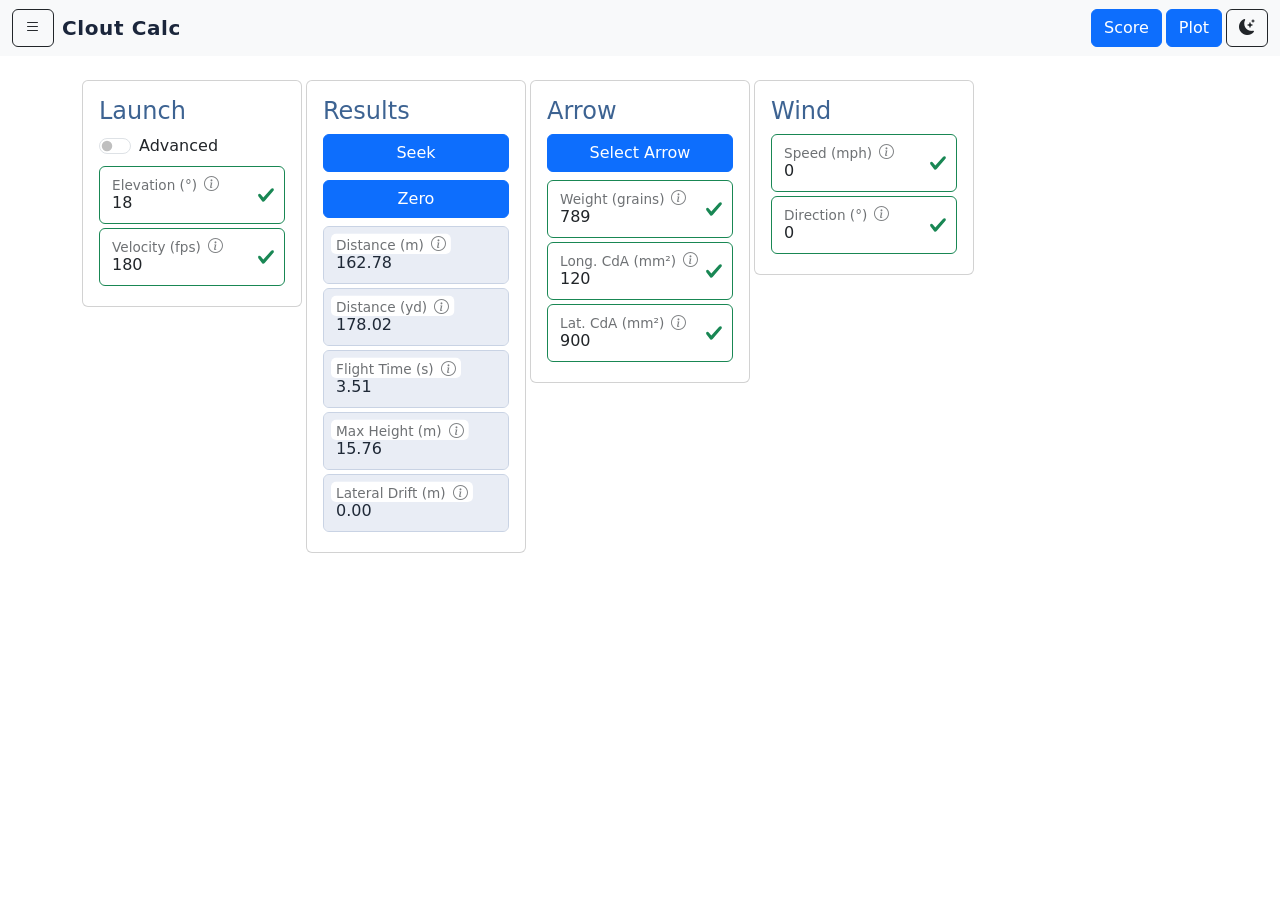
==== index.html @ 00e297e6 "remove word degrees" ====
<!doctype html>
<html lang="en" data-bs-theme="dark">

<head>
    <meta charset="utf-8">
    <meta name="viewport" content="width=device-width, initial-scale=1">
    <title>Clout Calc</title>
    <meta name="theme-color" content="#212529">
    <meta name="application-name" content="Clout Calc">
    <meta name="apple-mobile-web-app-capable" content="yes">
    <link rel="manifest" href="./manifest.webmanifest">
    <link rel="icon" href="./icons/icon.svg" type="image/svg+xml">
    <link rel="apple-touch-icon" href="./icons/icon.svg">
    <link href="vendor/bootstrap/bootstrap.min.css" rel="stylesheet">
    <link rel="stylesheet" href="vendor/bootstrap-icons/bootstrap-icons.css">
    <link rel="stylesheet" href="css/styles.css">
</head>

<body>
    <nav class="navbar navbar-expand-md navbar-dark bg-dark fixed-top">
        <div class="container-fluid">
            <div class="dropdown me-2">
                <button class="btn btn-outline-light theme-outline-btn" type="button" data-bs-toggle="dropdown" aria-expanded="false" aria-label="Open menu">
                    <i class="bi bi-list" aria-hidden="true"></i>
                </button>
                <ul class="dropdown-menu dropdown-menu-dark">
                    <li><a class="dropdown-item" href="./index.html?reset=true" aria-label="Reset">Reset</a></li>
                    <li><a class="dropdown-item" href="./about.html">Info</a></li>
                </ul>
            </div>
            <a class="navbar-brand brand-title mb-0" href="./index.html" aria-label="Clout Calc home"><span class="brand-word-clout">Clout</span> <span class="brand-word-calc">Calc</span></a>
            <div class="ms-auto d-flex gap-1">
                <button type="button" class="btn btn-primary" data-bs-toggle="modal" data-bs-target="#scoreSimulatorModal">Score</button>
                <button type="button" class="btn btn-primary" data-bs-toggle="modal" data-bs-target="#trajectoryModal">Plot</button>
                <button type="button" class="btn btn-outline-light theme-outline-btn theme-toggle-btn" aria-label="Switch to light mode" title="Switch to light mode">
                    <i class="bi bi-sun-fill" aria-hidden="true"></i>
                </button>
            </div>
        </div>
    </nav>

    <main class="container">
        <form onchange="reloadWithQueryParams()" class="row row-cols-1 row-cols-sm-2 row-cols-md-3 row-cols-lg-5 row-cols-xl-5 g-1">
            <div class="col">
                <section class="card">
                    <div class="card-body">
                        <h4>Launch</h4>
                        <div class="form-check form-switch mb-2">
                            <input class="form-check-input" type="checkbox" role="switch" id="advanced-mode" name="advancedMode">
                            <label class="form-check-label" for="advanced-mode">Advanced</label>
                        </div>
                        <div class="form-floating">
                            <input type="number" class="form-control" id="launch-elevation" name="launchElevation" step="0.1" min="0" max="90" value="18" placeholder="Launch Elevation (°)" aria-describedby="launch-elevation-helper">
                            <label for="launch-elevation">Elevation (°) <i class="bi bi-info-circle info-icon" data-bs-toggle="tooltip" data-bs-title="Launch angle of arrow measured from horizontal. Typically in the range of 8 to 30 degrees."></i></label>
                        </div>
                        <div id="launch-elevation-helper" class="form-text" aria-live="polite"></div>
                        <div class="form-floating">
                            <input type="number" class="form-control" id="launch-velocity" name="launchVelocity" value="180" placeholder="Launch Velocity (fps)" aria-describedby="launch-velocity-helper">
                            <label for="launch-velocity">Velocity (fps) <i class="bi bi-info-circle info-icon" data-bs-toggle="tooltip" data-bs-title="Launch velocity of arrow in feet per second. Typical values range from 150 to 250 fps."></i></label>
                        </div>
                        <div id="launch-velocity-helper" class="form-text" aria-live="polite"></div>
                        <div class="form-floating advanced-only d-none" data-advanced-only>
                            <input type="number" class="form-control" id="initial-height" name="initialHeight" step="0.1" min="0" max="200" value="1.4" placeholder="Initial Height (m)" aria-describedby="initial-height-helper">
                            <label for="initial-height">Init. Height (m) <i class="bi bi-info-circle info-icon" data-bs-toggle="tooltip" data-bs-title="Height of arrow tip above ground at launch."></i></label>
                        </div>
                        <div id="initial-height-helper" class="form-text advanced-only d-none" data-advanced-only aria-live="polite"></div>
                        <div class="form-floating advanced-only d-none" data-advanced-only>
                            <input type="number" class="form-control" id="slope-percent" name="slopePercent" step="0.05" min="-2" max="2" value="0.00" placeholder="Slope %" aria-describedby="slope-percent-helper">
                            <label for="slope-percent">Slope % <i class="bi bi-info-circle info-icon" data-bs-toggle="tooltip" data-bs-title="The incline of the ground as a percentage. 1% would be a 1m rise over 100m of horizontal distance."></i></label>
                        </div>
                        <div id="slope-percent-helper" class="form-text advanced-only d-none" data-advanced-only aria-live="polite"></div>
                    </div>
                </section>
            </div>

            <div class="col">
                <section class="card">
                    <div class="card-body">
                        <h4>Results</h4>
                        <button type="button" class="btn btn-primary w-100 mb-2" data-bs-toggle="modal" data-bs-target="#goalSeekModal">Seek</button>
                        <button type="button" class="btn btn-primary w-100 mb-2" data-bs-toggle="modal" data-bs-target="#zeroModal">Zero</button>
                        <div class="form-floating">
                            <input type="number" class="form-control" id="impact-distance-m" name="impactDistanceM" step="0.01" placeholder="Impact Distance (m)" readonly>
                            <label for="impact-distance-m">Distance (m) <i class="bi bi-info-circle info-icon" data-bs-toggle="tooltip" data-bs-title="Horizontal distance to impact from where arrow is launched in meters."></i></label>
                        </div>
                        <div class="form-text" aria-live="polite"></div>
                        <div class="form-floating">
                            <input type="number" class="form-control" id="impact-distance-yd" name="impactDistanceYd" step="0.01" placeholder="Impact Distance (yd)" readonly>
                            <label for="impact-distance-yd">Distance (yd) <i class="bi bi-info-circle info-icon" data-bs-toggle="tooltip" data-bs-title="Horizontal distance to impact from where arrow is launched in yards."></i></label>
                        </div>
                        <div class="form-text" aria-live="polite"></div>
                        <div class="form-floating">
                            <input type="number" class="form-control" id="flight-time" name="flightTime" step="0.01" placeholder="Flight Time (s)" readonly>
                            <label for="flight-time">Flight Time (s) <i class="bi bi-info-circle info-icon" data-bs-toggle="tooltip" data-bs-title="Total time from launch until impact."></i></label>
                        </div>
                        <div  id="flight-time-helper" class="form-text" aria-live="polite"></div>
                        <div class="form-floating advanced-only d-none" data-advanced-only>
                            <input type="number" class="form-control" id="impact-height" name="impactHeight" step="0.01" placeholder="Impact Height (m)" readonly>
                            <label for="impact-height">Height (m) <i class="bi bi-info-circle info-icon" data-bs-toggle="tooltip" data-bs-title="Vertical height above ground at the point of impact. This will be zero if there is no slope."></i></label>
                        </div>
                        <div class="form-text advanced-only d-none" data-advanced-only aria-live="polite"></div>
                        <div class="form-floating advanced-only d-none" data-advanced-only>
                            <input type="number" class="form-control" id="impact-angle" name="impactAngle" step="0.01" placeholder="Impact Angle (°)" readonly>
                            <label for="impact-angle">Impact Angle (°) <i class="bi bi-info-circle info-icon" data-bs-toggle="tooltip" data-bs-title="Angle of the arrow to the horizontal at the point of impact. This value is typically negative as the arrow is pointing downwards"></i></label>
                        </div>
                        <div class="form-text advanced-only d-none" data-advanced-only aria-live="polite"></div>
                        <div class="form-floating">
                            <input type="number" class="form-control" id="max-height" name="maxHeight" step="0.01" placeholder="Max Height (m)" readonly>
                            <label for="max-height">Max Height (m) <i class="bi bi-info-circle info-icon" data-bs-toggle="tooltip" data-bs-title="The maximum vertical height reached by the arrow during its flight."></i></label>
                        </div>
                        <div class="form-text" aria-live="polite"></div>
                        <div class="form-floating">
                            <input type="number" class="form-control" id="lateral-drift" name="lateralDrift" step="0.01" placeholder="Lateral Drift (m)" readonly>
                            <label for="lateral-drift">Lateral Drift (m) <i class="bi bi-info-circle info-icon" data-bs-toggle="tooltip" data-bs-title="The lateral drift of the arrow due to sideways component of wind acting on the side of the arrow (Lateral CdA). If the wind direction is 0 or 180, or the Wind speed is zero, expect there to be no lateral drift."></i></label>
                        </div>
                        <div  id="lateral-drift-helper" class="form-text" aria-live="polite"></div>
                    </div>
                </section>
            </div>

            <div class="col">
                <section class="card">
                    <div class="card-body">
                        <h4>Arrow</h4>
                        <button type="button" class="btn btn-primary w-100 mb-2" data-bs-toggle="modal" data-bs-target="#arrowSelectionModal">Select Arrow</button>
                        <div class="form-floating">
                            <input type="number" class="form-control" id="arrow-weight" name="arrowWeight" step="1" min="1" max="2000" value="789" placeholder="Weight (grains)" aria-describedby="arrow-weight-helper">
                            <label for="arrow-weight">Weight (grains) <i class="bi bi-info-circle info-icon" data-bs-toggle="tooltip" data-bs-title="Total mass of arrow in grains used for drag and acceleration calculations. This includes pile, shaft, nock and fletchings. Typical values in the range of 300-900 grains. A value of 300 is typical for a ladies short target arrow. A value of 900 is possible for a fully loaded Compound FMJ arrow with heavy point."></i></label>
                        </div>
                        <div id="arrow-weight-helper" class="form-text" aria-live="polite"></div>
                        <div class="form-floating">
                            <input type="number" class="form-control" id="long-cda" name="longCda" step="1" min="0" value="120" placeholder="Long. CdA (mm²)" aria-describedby="long-cda-helper">
                            <label for="long-cda">Long. CdA (mm²) <i class="bi bi-info-circle info-icon" data-bs-toggle="tooltip" data-bs-title="The longitudinal drag area of the arrow which acts against the arrows direction of travel. For a low profile ladies target arrow this might be around 100 mm², while for a large thick shafted longbow arrow with large fletchings this could be around 200 mm²."></i></label>
                        </div>
                        <div id="long-cda-helper" class="form-text" aria-live="polite"></div>
                        <div class="form-floating">
                            <input type="number" class="form-control" id="lat-cda" name="latCda" step="10" min="0" value="900" placeholder="Lat. CdA (mm²)" aria-describedby="lat-cda-helper">
                            <label for="lat-cda">Lat. CdA (mm²) <i class="bi bi-info-circle info-icon" data-bs-toggle="tooltip" data-bs-title="The lateral drag area of the arrow which causes arrow drift due to sideways component of wind acting on the side of the arrow. For a low profile ladies target arrow with small fletchings this might be around 600 mm², while for a large thick shafted longbow arrow with large fletchings this could be around 2000 mm²."></i></label>
                        </div>
                        <div id="lat-cda-helper" class="form-text" aria-live="polite"></div>
                    </div>
                </section>
            </div>

            <div class="col">
                <section class="card">
                    <div class="card-body">
                        <h4>Wind</h4>
                        <div class="form-floating">
                            <input type="number" class="form-control" id="wind-speed" name="windSpeed" step="1" min="0" max="30" value="0" placeholder="Wind Speed (mph)" aria-describedby="wind-speed-helper">
                            <label for="wind-speed">Speed (mph) <i class="bi bi-info-circle info-icon" data-bs-toggle="tooltip" data-bs-title="Average wind speed in mph at the reference height. You can extract this from local weather data readings."></i></label>
                        </div>
                        <div id="wind-speed-helper" class="form-text" aria-live="polite"></div>
                        <div class="form-floating">
                            <input type="number" class="form-control" id="wind-direction" name="windDirection" step="10" min="0" max="360" value="0" placeholder="Wind Direction (°)" aria-describedby="wind-direction-helper">
                            <label for="wind-direction">Direction (°) <i class="bi bi-info-circle info-icon" data-bs-toggle="tooltip" data-bs-title="The wind direction relative to the archer when facing the clout flag. A value of 0° indicates wind going towards the clout flag, 90° indicates a left to right wind, 180° indicates wind heading in the archer's face, and 270° indicates a right to left wind."></i></label>
                        </div>
                        <div id="wind-direction-helper" class="form-text" aria-live="polite"></div>
                        <div class="form-floating advanced-only d-none" data-advanced-only>
                            <input type="number" class="form-control" id="wind-speed-height" name="windSpeedHeight" step="1" min="1" max="50" value="10" placeholder="Wind Ref. Height (m)" aria-describedby="wind-speed-height-helper">
                            <label for="wind-speed-height">Ref. Height (m) <i class="bi bi-info-circle info-icon" data-bs-toggle="tooltip" data-bs-title="The height at which wind speed is measured. This is typically at 10m from the ground for UK weather stations."></i></label>
                        </div>
                        <div id="wind-speed-height-helper" class="form-text advanced-only d-none" data-advanced-only aria-live="polite"></div>
                        <div class="form-floating advanced-only d-none" data-advanced-only>
                            <input type="number" class="form-control" id="hellmann-constant" name="hellmannConstant" step="0.05" min="0" max="0.7" value="0.15" placeholder="Hellman Constant" aria-describedby="hellmann-constant-helper">
                            <label for="hellmann-constant">Hellmann <i class="bi bi-info-circle info-icon" data-bs-toggle="tooltip" data-bs-title="The Hellmann constant which is used to calculate how wind strength varies with height based on terrain roughness. This is typically in the range of 0.1-0.4, where 0.1 represents very smooth terrain (open water)and 0.4 represents very rough terrain (city centre with high rise buidings)."></i></label>
                        </div>
                        <div id="hellmann-constant-helper" class="form-text advanced-only d-none" data-advanced-only aria-live="polite"></div>
                    </div>
                </section>
            </div>

            <div class="col advanced-only d-none" data-advanced-only id="atmosphere-section">
                <section class="card">
                    <div class="card-body">
                        <h4>Atmosphere</h4>
                        <div class="form-floating">
                            <input type="number" class="form-control" id="gravity" name="gravity" step="0.1" min="1" max="30" value="9.80665" placeholder="Gravity (m/s²)" aria-describedby="gravity-helper">
                            <label for="gravity">Gravity (m/s²) <i class="bi bi-info-circle info-icon" data-bs-toggle="tooltip" data-bs-title="The gravitational acceleration used in trajectory calculations. You can probably leave this as the default value of 9.80665 m/s²."></i></label>
                        </div>
                        <div id="gravity-helper" class="form-text" aria-live="polite"></div>
                        <div class="form-floating">
                            <input type="number" class="form-control" id="temperature" name="temperature" step="1" min="-40" max="50" value="20" placeholder="Temperature (°C)" aria-describedby="temperature-helper">
                            <label for="temperature">Temp. (°C) <i class="bi bi-info-circle info-icon" data-bs-toggle="tooltip" data-bs-title="Ambient air temperature. Affects air density and thus drag."></i></label>
                        </div>
                        <div id="temperature-helper" class="form-text" aria-live="polite"></div>
                        <div class="form-floating">
                            <input type="number" class="form-control" id="pressure" name="pressure" step="1" min="800" max="1200" value="1013.25" placeholder="Pressure (hPa)" aria-describedby="pressure-helper">
                            <label for="pressure">Pressure (hPa) <i class="bi bi-info-circle info-icon" data-bs-toggle="tooltip" data-bs-title="Atmospheric pressure. Affects air density and thus drag effects."></i></label>
                        </div>
                        <div id="pressure-helper" class="form-text" aria-live="polite"></div>
                        <div class="form-floating">
                            <input type="number" class="form-control" id="humidity" name="humidity" step="1" min="0" max="100" value="70" placeholder="Humidity (%)" aria-describedby="humidity-helper">
                            <label for="humidity">Humidity (%) <i class="bi bi-info-circle info-icon" data-bs-toggle="tooltip" data-bs-title="Relative humidity of the air. Affects air density through vapor pressure."></i></label>
                        </div>
                        <div id="humidity-helper" class="form-text" aria-live="polite"></div>
                        <div class="form-floating">
                            <input type="number" class="form-control" id="air-density" name="airDensity" step="0.005" min="1.0" max="1.3" placeholder="Air Density (kg/m³)" readonly>
                            <label for="air-density">Air Dens. (kg/m³) <i class="bi bi-info-circle info-icon" data-bs-toggle="tooltip" data-bs-title="Computed air density from temperature, pressure, and humidity inputs."></i></label>
                        </div>
                        <div class="form-text" aria-live="polite"></div>
                    </div>
                </section>
            </div>
        </form>
    </main>

    <div class="modal fade" id="goalSeekModal" tabindex="-1" aria-labelledby="goalSeekModalLabel" aria-hidden="true">
        <div class="modal-dialog">
            <div class="modal-content">
                <div class="modal-header">
                    <button type="button" class="btn btn-primary" id="goal-seek-submit">Run Goal Seek</button>
                    <button type="button" class="btn-close" data-bs-dismiss="modal" aria-label="Close"></button>
                </div>
                <div class="modal-body">
                    <form id="goalSeekForm" novalidate>
                        <div class="form-floating">
                            <select class="form-select" id="goal-seek-set" name="goalSeekSet" placeholder="Set">
                                <option value="impact-distance-yd">Impact Distance (yd)</option>
                                <option value="impact-distance-m">Impact Distance (m)</option>
                            </select>
                            <label for="goal-seek-set">Set <i class="bi bi-info-circle info-icon" data-bs-toggle="tooltip" data-bs-title="Choose the result output that Goal Seek should match."></i></label>
                        </div>
                        <div class="form-text" aria-live="polite"></div>
                        <div class="form-floating">
                            <input type="number" class="form-control" id="goal-seek-target" name="goalSeekTarget" step="0.01" inputmode="decimal" value="185" placeholder="To value">
                            <label for="goal-seek-target">To value <i class="bi bi-info-circle info-icon" data-bs-toggle="tooltip" data-bs-title="Enter the target value Goal Seek should reach for the selected output."></i></label>
                        </div>
                        <div class="form-text" aria-live="polite"></div>
                        <div class="form-floating">
                            <select class="form-select" id="goal-seek-change" name="goalSeekChange" placeholder="By changing">
                                <option value="launch-elevation">Launch Elevation</option>
                                <option value="launch-velocity">Launch Velocity</option>
                                <option value="long-cda">Long. CdA</option>
                            </select>
                            <label for="goal-seek-change">By changing <i class="bi bi-info-circle info-icon" data-bs-toggle="tooltip" data-bs-title="Select which input value Goal Seek is allowed to adjust."></i></label>
                        </div>
                        <div class="form-text" aria-live="polite"></div>
                    </form>
                </div>
            </div>
        </div>
    </div>

    <div class="modal fade" id="scoreSimulatorModal" tabindex="-1" aria-labelledby="scoreSimulatorModalLabel" aria-hidden="true">
        <div class="modal-dialog">
            <div class="modal-content">
                <div class="modal-header">
                    <button type="button" class="btn btn-primary" id="score-simulate-submit">Run Score Simulation</button>
                    <button type="button" class="btn-close" data-bs-dismiss="modal" aria-label="Close"></button>
                </div>
                <div class="modal-body">
                    <form id="scoreSimulatorForm" novalidate>
                        <div class="form-floating">
                            <input type="number" class="form-control" id="archer-accuracy" name="archerAccuracy" step="0.01" min="0" max="5" value="0.25" placeholder="Archer Accuracy (degrees)">
                            <label for="archer-accuracy">Archer Accuracy (°) <i class="bi bi-info-circle info-icon" data-bs-toggle="tooltip" data-bs-title="This is a measure of the archers aiming accuracy in degrees. Typical values are 0.25 for compound, 0.3 for recurve and 0.35 for barebow/longbow"></i></label>
                        </div>
                        <div class="form-text" aria-live="polite"></div>
                        <div class="form-floating">
                            <input type="number" class="form-control" id="wind-gust" name="windGust" step="1" min="0" max="100" value="5" placeholder="Wind Gust (%)">
                            <label for="wind-gust">Wind Gust (mph) <i class="bi bi-info-circle info-icon" data-bs-toggle="tooltip" data-bs-title="This is a measure of by how much the wind speed can vary between shots. Better archers may be able to execute shots at the same speed."></i></label>
                        </div>
                        <div class="form-text" aria-live="polite"></div>
                        <div class="form-floating">
                            <input type="number" class="form-control" id="simulated-clouts" name="simulatedClouts" step="1" min="1" max="80" value="60" placeholder="Simulated Clouts">
                            <label for="simulated-clouts">Simulated Clouts <i class="bi bi-info-circle info-icon" data-bs-toggle="tooltip" data-bs-title="A clout round is taken as 72 shots. So 60 rounds is estimating the trajectory for 4320 shots."></i></label>
                        </div>
                        <div class="form-text" aria-live="polite"></div>
                        <div class="form-floating">
                            <select class="form-select" id="score-type" name="scoreType" placeholder="Score Type">
                                <option value="Imperial">Imperial</option>
                                <option value="Metric">Metric</option>
                            </select>
                            <label for="score-type">Metric/Imperial target <i class="bi bi-info-circle info-icon" data-bs-toggle="tooltip" data-bs-title="If to use a simulated Imperial (8yd)
                                 or Metric Target (15m)"></i></label>
                        </div>
                        <div class="form-text" aria-live="polite"></div>
                    </form>
                </div>
            </div>
        </div>
    </div>

    <div class="modal fade" id="arrowSelectionModal" tabindex="-1" aria-labelledby="arrowSelectionModalLabel" aria-hidden="true">
        <div class="modal-dialog">
            <div class="modal-content">
                <div class="modal-header">
                    <h5 class="modal-title" id="arrowSelectionModalLabel">Arrow Selection</h5>
                    <button type="button" class="btn-close" data-bs-dismiss="modal" aria-label="Close"></button>
                </div>
                <div class="modal-body">
                    <div class="form-floating">
                        <input type="number" class="form-control" id="arrow-without-point-weight" name="arrowWithoutPointWeight" min="1" step="1" value="489" placeholder="Arrow without Point Weight (grains)">
                        <label for="arrow-without-point-weight">Arrow Weight minus Point (grains)</label>
                    </div>

                    <div class="mt-3">
                        <div class="row g-2 align-items-center mb-2">
                            <div class="col-1 text-center fw-semibold">#</div>
                            <div class="col text-center fw-semibold">Turns</div>
                            <div class="col text-center fw-semibold">Point (grains)</div>
                            <div class="col text-center fw-semibold">Speed (fps)</div>
                        </div>

                        <div class="row g-2 align-items-center mb-2">
                            <div class="col-1 text-center fw-semibold">1</div>
                            <div class="col">
                                <input type="number" class="form-control" id="turns-row-1" name="turnsRow1" min="0" step="0.5" value="0" placeholder="Turns">
                            </div>
                            <div class="col">
                                <input type="number" class="form-control" id="point-weight-row-1" name="pointWeightRow1" min="1" step="1" value="100" placeholder="Point Weight">
                            </div>
                            <div class="col">
                                <input type="number" class="form-control" id="launch-speed-row-1" name="launchSpeedRow1" min="0" step="1" value="205" placeholder="Launch Speed">
                            </div>
                        </div>

                        <div class="row g-2 align-items-center mb-2">
                            <div class="col-1 text-center fw-semibold">2</div>
                            <div class="col">
                                <input type="number" class="form-control" id="turns-row-2" name="turnsRow2" min="0" step="0.5" value="0" placeholder="Turns">
                            </div>
                            <div class="col">
                                <input type="number" class="form-control" id="point-weight-row-2" name="pointWeightRow2" min="1" step="1" value="300" placeholder="Point Weight">
                            </div>
                            <div class="col">
                                <input type="number" class="form-control" id="launch-speed-row-2" name="launchSpeedRow2" min="0" step="1" value="180" placeholder="Launch Speed">
                            </div>
                        </div>

                        <div class="row g-2 align-items-center">
                            <div class="col-1 text-center fw-semibold">3</div>
                            <div class="col">
                                <input type="number" class="form-control" id="turns-row-3" name="turnsRow3" min="0" step="0.5" value="4" placeholder="Turns">
                            </div>
                            <div class="col">
                                <input type="number" class="form-control" id="point-weight-row-3" name="pointWeightRow3" min="1" step="1" value="300" placeholder="Point Weight">
                            </div>
                            <div class="col">
                                <input type="number" class="form-control" id="launch-speed-row-3" name="launchSpeedRow3" min="0" step="1" value="168" placeholder="Launch Speed">
                            </div>
                        </div>

                        <div class="mt-3 pt-2 border-top">
                            <div class="form-floating mb-2 d-none">
                                <input type="number" class="form-control" id="bow-energy-zero-turns" name="bowEnergyZeroTurns" value="0" readonly>
                                <label for="bow-energy-zero-turns">Bow Energy @ 0 Turns (J)</label>
                            </div>
                            <div class="form-floating mb-2 d-none">
                                <input type="number" class="form-control" id="energy-loss-per-turn" name="energyLossPerTurn" value="0" readonly>
                                <label for="energy-loss-per-turn">Energy loss per Turn (J/turn)</label>
                            </div>
                            <div class="form-floating mb-2 d-none">
                                <input type="number" class="form-control" id="extra-mass-grains" name="extraMassGrains" value="0" readonly>
                                <label for="extra-mass-grains">Extra Mass (grains)</label>
                            </div>

                            <h6 class="mt-3 mb-2">Configure Arrow</h6>
                            <div class="row g-2 align-items-center">
                                <div class="col">
                                    <div class="form-floating">
                                        <input type="number" class="form-control" id="select-arrow-turns" name="selectArrowTurns" min="0" max="8" step="0.5" value="0" placeholder="Turns">
                                        <label for="select-arrow-turns">Turns</label>
                                    </div>
                                </div>
                                <div class="col">
                                    <div class="form-floating">
                                        <select class="form-select" id="select-arrow-point-weight" name="selectArrowPointWeight">
                                            <option value="65">65</option>
                                            <option value="85">85</option>
                                            <option value="100">100</option>
                                            <option value="125">125</option>
                                            <option value="145">145</option>
                                            <option value="175">175</option>
                                            <option value="200">200</option>
                                            <option value="250">250</option>
                                            <option value="300" selected>300</option>
                                            <option value="350">350</option>
                                            <option value="400">400</option>
                                            <option value="450">450</option>
                                            <option value="500">500</option>
                                            <option value="600">600</option>
                                            <option value="700">700</option>
                                            <option value="800">800</option>
                                            <option value="900">900</option>
                                            <option value="1000">1000</option>
                                            <option value="1100">1100</option>
                                            <option value="1200">1200</option>

                                            

                                        </select>
                                        <label for="select-arrow-point-weight">Point (grains)</label>
                                    </div>
                                </div>
                                <div class="col">
                                    <div class="form-floating">
                                        <input type="number" class="form-control" id="select-arrow-velocity" name="selectArrowVelocity" value="0" readonly>
                                        <label for="select-arrow-velocity">Velocity (fps)</label>
                                    </div>
                                </div>
                            </div>

                            <button type="button" class="btn btn-primary w-100 mt-3" id="select-arrow-submit">Select Arrow</button>
                        </div>
                    </div>
                </div>
            </div>
        </div>
    </div>

    <div class="modal fade" id="trajectoryModal" tabindex="-1" aria-labelledby="trajectoryModalLabel" aria-hidden="true">
        <div class="modal-dialog modal-lg">
            <div class="modal-content">
                <div class="modal-header">
                    <h5 class="modal-title" id="trajectoryModalLabel">Trajectory</h5>
                    <button type="button" class="btn-close" data-bs-dismiss="modal" aria-label="Close"></button>
                </div>
                <div class="modal-body">
                    <div class="border rounded p-2 bg-body-tertiary">
                        <canvas id="trajectory-canvas" width="760" height="420" class="w-100" aria-label="Trajectory plot with X and Z axis"></canvas>
                    </div>
                </div>
            </div>
        </div>
    </div>

    <div class="modal fade" id="zeroModal" tabindex="-1" aria-labelledby="zeroModalLabel" aria-hidden="true">
        <div class="modal-dialog">
            <div class="modal-content">
                <div class="modal-header">
                    <h5 class="modal-title" id="zeroModalLabel">Zero Sight</h5>
                    <button type="button" class="btn-close" data-bs-dismiss="modal" aria-label="Close"></button>
                </div>
                <div class="modal-body">
                    <div class="form-floating">
                        <input type="number" class="form-control" id="zero-peep-to-pin" name="zeroPeepToPin" step="0.01" min="0" value="0.70" placeholder="Peep to Pin (m)">
                        <label for="zero-peep-to-pin">Peep to Pin (m)</label>
                    </div>
                    <div class="form-floating">
                        <input type="number" class="form-control" id="zero-distance-offset" name="zeroDistanceOffset" step="0.01" value="0" placeholder="Distance Offset (m)">
                        <label for="zero-distance-offset">Distance Offset (m)</label>
                    </div>
                    <div class="form-floating">
                        <input type="number" class="form-control" id="zero-lateral-offset" name="zeroLateralOffset" step="0.01" value="0" placeholder="Lateral Offset (m)">
                        <label for="zero-lateral-offset">Lateral Offset (m)</label>
                    </div>
                    <hr>
                    <div class="form-floating">
                        <input type="number" class="form-control" id="zero-elevation-offset-degrees" name="zeroElevationOffsetDegrees" step="0.01" value="0" placeholder="Elevation Offset (degrees)" readonly>
                        <label for="zero-elevation-offset-degrees">Elevation Offset (°)</label>
                    </div>
                    <div class="form-floating">
                        <input type="number" class="form-control" id="zero-elevation-offset-lines" name="zeroElevationOffsetLines" step="0.01" value="0" placeholder="Elevation Offset (lines)" readonly>
                        <label for="zero-elevation-offset-lines">Elevation Offset (lines)</label>
                    </div>
                    <div class="form-floating">
                        <input type="number" class="form-control" id="zero-lateral-offset-lines" name="zeroLateralOffsetLines" step="0.01" value="0" placeholder="Lateral Offset (lines)" readonly>
                        <label for="zero-lateral-offset-lines">Lateral Offset (lines)</label>
                    </div>
                </div>
            </div>
        </div>
    </div>

    <script src="vendor/bootstrap/bootstrap.bundle.min.js"></script>
    <script src="js/theme.js"></script>
    <script src="js/clout-calc.js"></script>
    <script src="js/score-sim.js"></script>
    <script src="js/score-svg.js"></script>
    <script src="js/ux-state.js"></script>
    <script src="js/ux-calc-ui.js"></script>
    <script src="js/ux.js"></script>
    <script src="js/arrow-speeds.js"></script>
    <script src="js/pwa.js"></script>
</body>
</html>
---- css/styles.css ----
h1,
h2,
h3,
h4,
h5,
h6,
.h1,
.h2,
.h3,
.h4,
.h5,
.h6 {
    color: #9ec5fe;
}

main.container {
    padding-top: 5rem;
}

.brand-title {
    font-weight: 800;
    letter-spacing: 0.03em;
    color: #dbe8ff;
}

.brand-title:hover,
.brand-title:focus {
    color: #f2f7ff;
}

.brand-word-calc {
    display: inline;
}

@media (max-width: 390px) {
    .brand-title {
        font-size: 0.95rem;
        line-height: 1.1;
        white-space: normal;
    }

    .brand-word-calc {
        display: block;
    }
}

@media (max-width: 330px) {
    .brand-word-clout {
        display: none;
    }

    .brand-word-calc {
        display: none;
    }
}



[data-bs-theme="light"] h1,
[data-bs-theme="light"] h2,
[data-bs-theme="light"] h3,
[data-bs-theme="light"] h4,
[data-bs-theme="light"] h5,
[data-bs-theme="light"] h6,
[data-bs-theme="light"] .h1,
[data-bs-theme="light"] .h2,
[data-bs-theme="light"] .h3,
[data-bs-theme="light"] .h4,
[data-bs-theme="light"] .h5,
[data-bs-theme="light"] .h6 {
    color: #3d6392;
}

[data-bs-theme="light"] .brand-title {
    color: #1b263b;
}

[data-bs-theme="light"] .brand-title:hover,
[data-bs-theme="light"] .brand-title:focus {
    color: #26458e;
}

input[readonly],
input[readonly].form-control {
    background-color: #3f3e3ebe;
    color: #f8f9fa;
}

[data-bs-theme="light"] input[readonly],
[data-bs-theme="light"] input[readonly].form-control {
    background-color: #e9edf5;
    color: #1f2937;
    border-color: #c9d3e4;
}

.info-icon {
    font-size: 1.1rem;
    margin-left: 0.2rem;
    opacity: 0.9;
    cursor: help;
    transition: opacity 0.2s ease;
    display: inline-block;
    pointer-events: auto;
}

.info-icon:hover,
.info-icon:focus {
    opacity: 1;
    outline: none;
}

.tooltip {
    position: fixed;
    z-index: 9999;
}

.tooltip.show {
    opacity: 1;
    visibility: visible;
}

.tooltip-inner {
    max-width: 300px;
    text-align: left;
    background-color: rgba(0, 0, 0, 0.9);
    color: white;
    border-radius: 0.375rem;
    padding: 0.5rem 0.75rem;
}
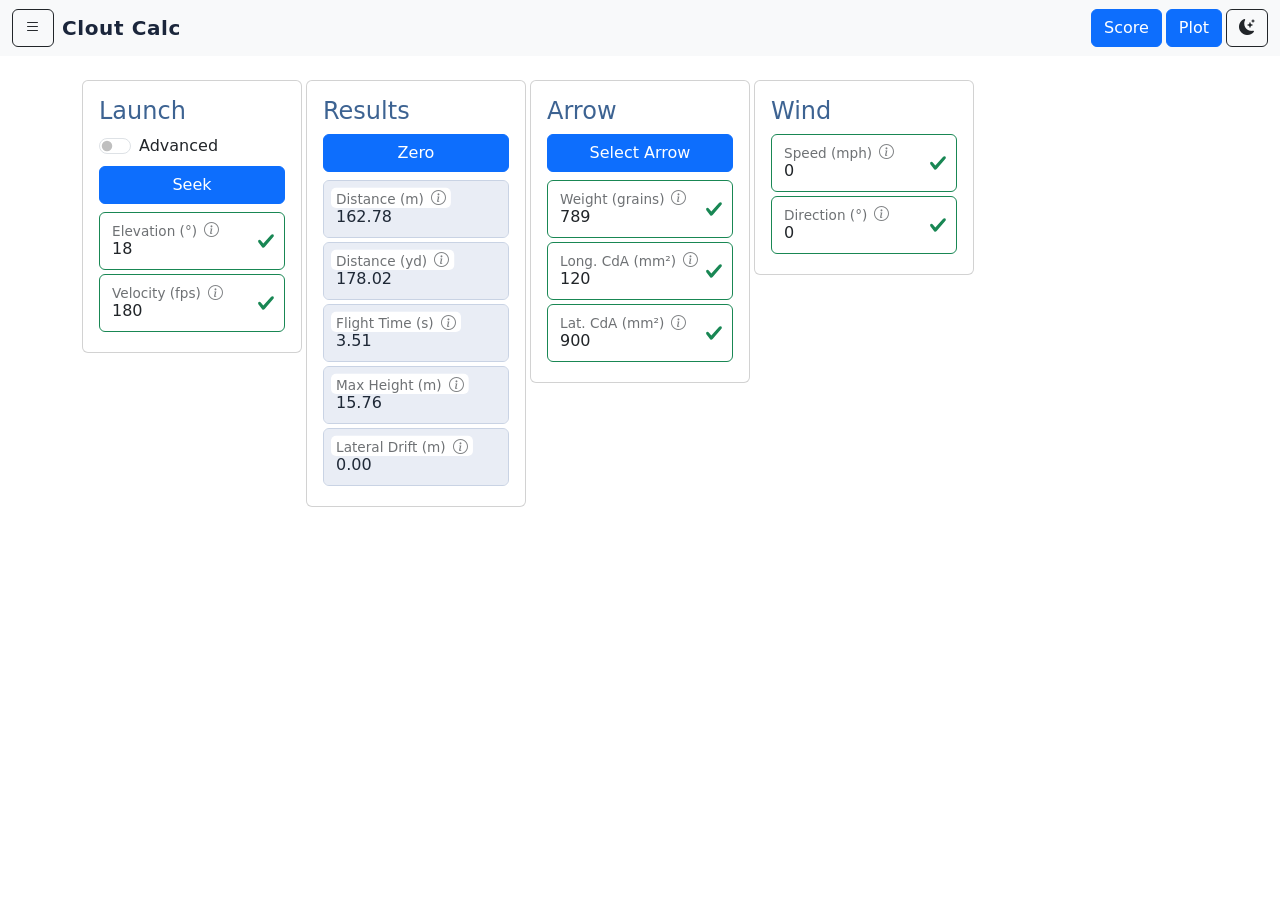
==== commit 70422676: "Improved selector and defaults" ====
--- a/index.html
+++ b/index.html
@@ -49,6 +49,7 @@
                             <input class="form-check-input" type="checkbox" role="switch" id="advanced-mode" name="advancedMode">
                             <label class="form-check-label" for="advanced-mode">Advanced</label>
                         </div>
+                        <button type="button" class="btn btn-primary w-100 mb-2" data-bs-toggle="modal" data-bs-target="#goalSeekModal">Seek</button>
                         <div class="form-floating">
                             <input type="number" class="form-control" id="launch-elevation" name="launchElevation" step="0.1" min="0" max="90" value="18" placeholder="Launch Elevation (°)" aria-describedby="launch-elevation-helper">
                             <label for="launch-elevation">Elevation (°) <i class="bi bi-info-circle info-icon" data-bs-toggle="tooltip" data-bs-title="Launch angle of arrow measured from horizontal. Typically in the range of 8 to 30 degrees."></i></label>
@@ -77,7 +78,6 @@
                 <section class="card">
                     <div class="card-body">
                         <h4>Results</h4>
-                        <button type="button" class="btn btn-primary w-100 mb-2" data-bs-toggle="modal" data-bs-target="#goalSeekModal">Seek</button>
                         <button type="button" class="btn btn-primary w-100 mb-2" data-bs-toggle="modal" data-bs-target="#zeroModal">Zero</button>
                         <div class="form-floating">
                             <input type="number" class="form-control" id="impact-distance-m" name="impactDistanceM" step="0.01" placeholder="Impact Distance (m)" readonly>
@@ -365,31 +365,7 @@
                                 </div>
                                 <div class="col">
                                     <div class="form-floating">
-                                        <select class="form-select" id="select-arrow-point-weight" name="selectArrowPointWeight">
-                                            <option value="65">65</option>
-                                            <option value="85">85</option>
-                                            <option value="100">100</option>
-                                            <option value="125">125</option>
-                                            <option value="145">145</option>
-                                            <option value="175">175</option>
-                                            <option value="200">200</option>
-                                            <option value="250">250</option>
-                                            <option value="300" selected>300</option>
-                                            <option value="350">350</option>
-                                            <option value="400">400</option>
-                                            <option value="450">450</option>
-                                            <option value="500">500</option>
-                                            <option value="600">600</option>
-                                            <option value="700">700</option>
-                                            <option value="800">800</option>
-                                            <option value="900">900</option>
-                                            <option value="1000">1000</option>
-                                            <option value="1100">1100</option>
-                                            <option value="1200">1200</option>
-
-                                            
-
-                                        </select>
+                                        <input type="number" class="form-control" id="select-arrow-point-weight" name="selectArrowPointWeight" min="-200" max="1200" step="1" value="300" placeholder="Point (grains)">
                                         <label for="select-arrow-point-weight">Point (grains)</label>
                                     </div>
                                 </div>
@@ -438,11 +414,11 @@
                         <label for="zero-peep-to-pin">Peep to Pin (m)</label>
                     </div>
                     <div class="form-floating">
-                        <input type="number" class="form-control" id="zero-distance-offset" name="zeroDistanceOffset" step="0.01" value="0" placeholder="Distance Offset (m)">
+                        <input type="number" class="form-control" id="zero-distance-offset" name="zeroDistanceOffset" step="0.01" value="1.00" placeholder="Distance Offset (m)">
                         <label for="zero-distance-offset">Distance Offset (m)</label>
                     </div>
                     <div class="form-floating">
-                        <input type="number" class="form-control" id="zero-lateral-offset" name="zeroLateralOffset" step="0.01" value="0" placeholder="Lateral Offset (m)">
+                        <input type="number" class="form-control" id="zero-lateral-offset" name="zeroLateralOffset" step="0.01" value="1.00" placeholder="Lateral Offset (m)">
                         <label for="zero-lateral-offset">Lateral Offset (m)</label>
                     </div>
                     <hr>
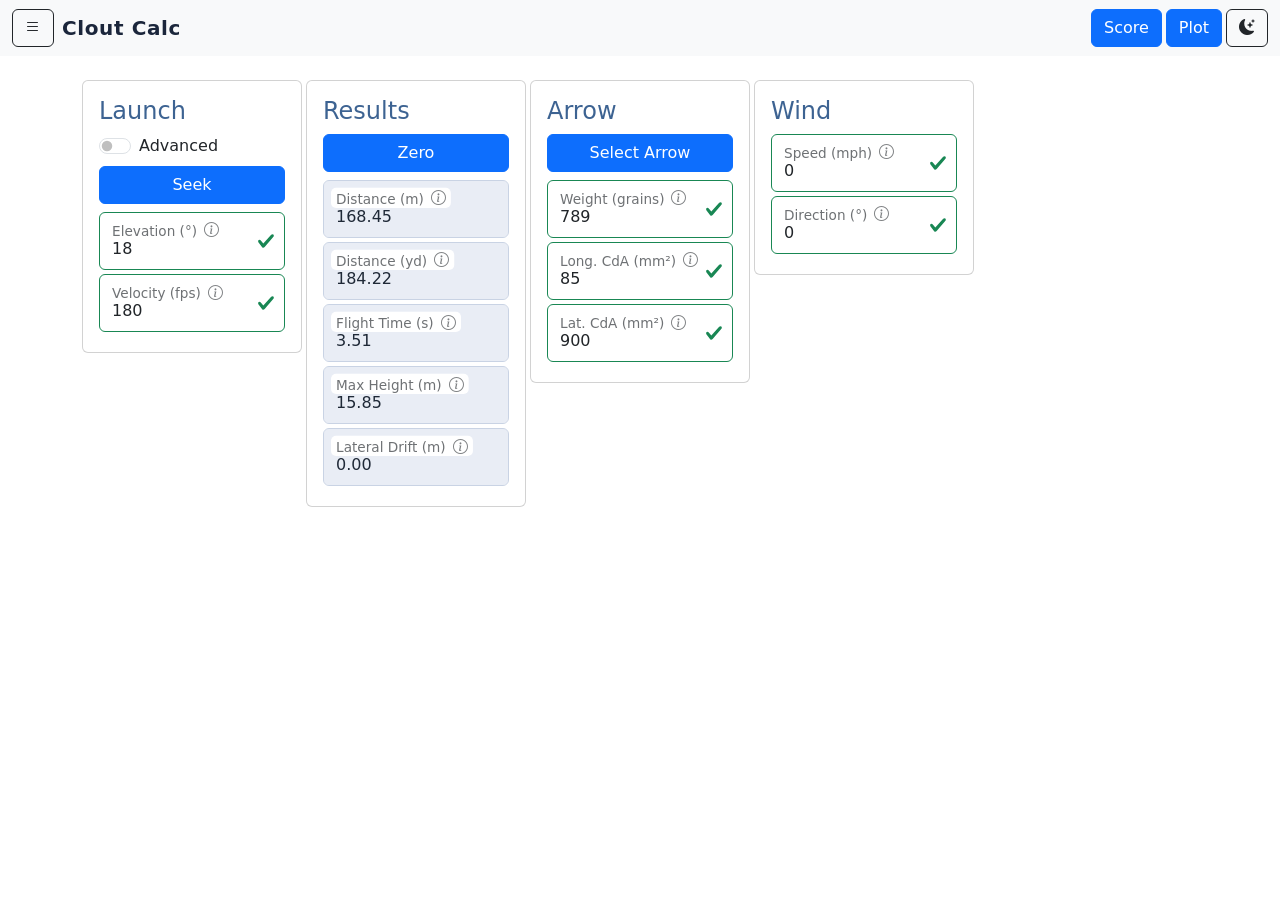
==== commit 7ed18d3d: "CReate better defaults" ====
--- a/index.html
+++ b/index.html
@@ -129,8 +129,8 @@
                         </div>
                         <div id="arrow-weight-helper" class="form-text" aria-live="polite"></div>
                         <div class="form-floating">
-                            <input type="number" class="form-control" id="long-cda" name="longCda" step="1" min="0" value="120" placeholder="Long. CdA (mm²)" aria-describedby="long-cda-helper">
-                            <label for="long-cda">Long. CdA (mm²) <i class="bi bi-info-circle info-icon" data-bs-toggle="tooltip" data-bs-title="The longitudinal drag area of the arrow which acts against the arrows direction of travel. For a low profile ladies target arrow this might be around 100 mm², while for a large thick shafted longbow arrow with large fletchings this could be around 200 mm²."></i></label>
+                            <input type="number" class="form-control" id="long-cda" name="longCda" step="1" min="0" value="85" placeholder="Long. CdA (mm²)" aria-describedby="long-cda-helper">
+                            <label for="long-cda">Long. CdA (mm²) <i class="bi bi-info-circle info-icon" data-bs-toggle="tooltip" data-bs-title="The longitudinal drag area of the arrow which acts against the arrows direction of travel. For a low profile ladies target arrow this might be around 70 mm², while for a large thick shafted longbow arrow with large fletchings this could be around 250 mm²."></i></label>
                         </div>
                         <div id="long-cda-helper" class="form-text" aria-live="polite"></div>
                         <div class="form-floating">
@@ -252,12 +252,12 @@
                 <div class="modal-body">
                     <form id="scoreSimulatorForm" novalidate>
                         <div class="form-floating">
-                            <input type="number" class="form-control" id="archer-accuracy" name="archerAccuracy" step="0.01" min="0" max="5" value="0.25" placeholder="Archer Accuracy (degrees)">
+                            <input type="number" class="form-control" id="archer-accuracy" name="archerAccuracy" step="0.01" min="0" max="5" value="0.3" placeholder="Archer Accuracy (degrees)">
                             <label for="archer-accuracy">Archer Accuracy (°) <i class="bi bi-info-circle info-icon" data-bs-toggle="tooltip" data-bs-title="This is a measure of the archers aiming accuracy in degrees. Typical values are 0.25 for compound, 0.3 for recurve and 0.35 for barebow/longbow"></i></label>
                         </div>
                         <div class="form-text" aria-live="polite"></div>
                         <div class="form-floating">
-                            <input type="number" class="form-control" id="wind-gust" name="windGust" step="1" min="0" max="100" value="5" placeholder="Wind Gust (%)">
+                            <input type="number" class="form-control" id="wind-gust" name="windGust" step="1" min="0" max="100" value="6" placeholder="Wind Gust (%)">
                             <label for="wind-gust">Wind Gust (mph) <i class="bi bi-info-circle info-icon" data-bs-toggle="tooltip" data-bs-title="This is a measure of by how much the wind speed can vary between shots. Better archers may be able to execute shots at the same speed."></i></label>
                         </div>
                         <div class="form-text" aria-live="polite"></div>
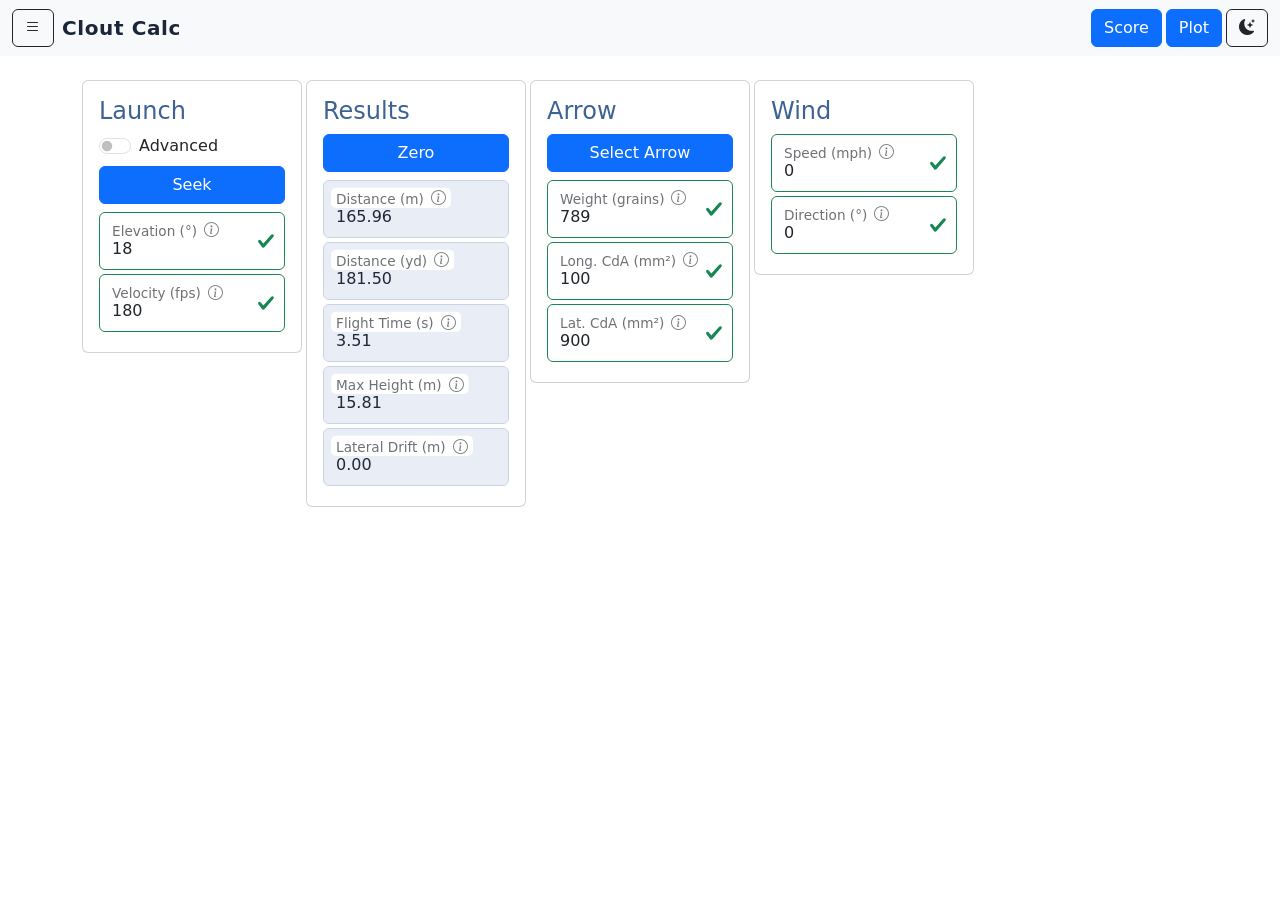
==== commit e4596a27: "CHange default Cda to 100" ====
--- a/index.html
+++ b/index.html
@@ -129,7 +129,7 @@
                         </div>
                         <div id="arrow-weight-helper" class="form-text" aria-live="polite"></div>
                         <div class="form-floating">
-                            <input type="number" class="form-control" id="long-cda" name="longCda" step="1" min="0" value="85" placeholder="Long. CdA (mm²)" aria-describedby="long-cda-helper">
+                            <input type="number" class="form-control" id="long-cda" name="longCda" step="1" min="0" value="100" placeholder="Long. CdA (mm²)" aria-describedby="long-cda-helper">
                             <label for="long-cda">Long. CdA (mm²) <i class="bi bi-info-circle info-icon" data-bs-toggle="tooltip" data-bs-title="The longitudinal drag area of the arrow which acts against the arrows direction of travel. For a low profile ladies target arrow this might be around 70 mm², while for a large thick shafted longbow arrow with large fletchings this could be around 250 mm²."></i></label>
                         </div>
                         <div id="long-cda-helper" class="form-text" aria-live="polite"></div>
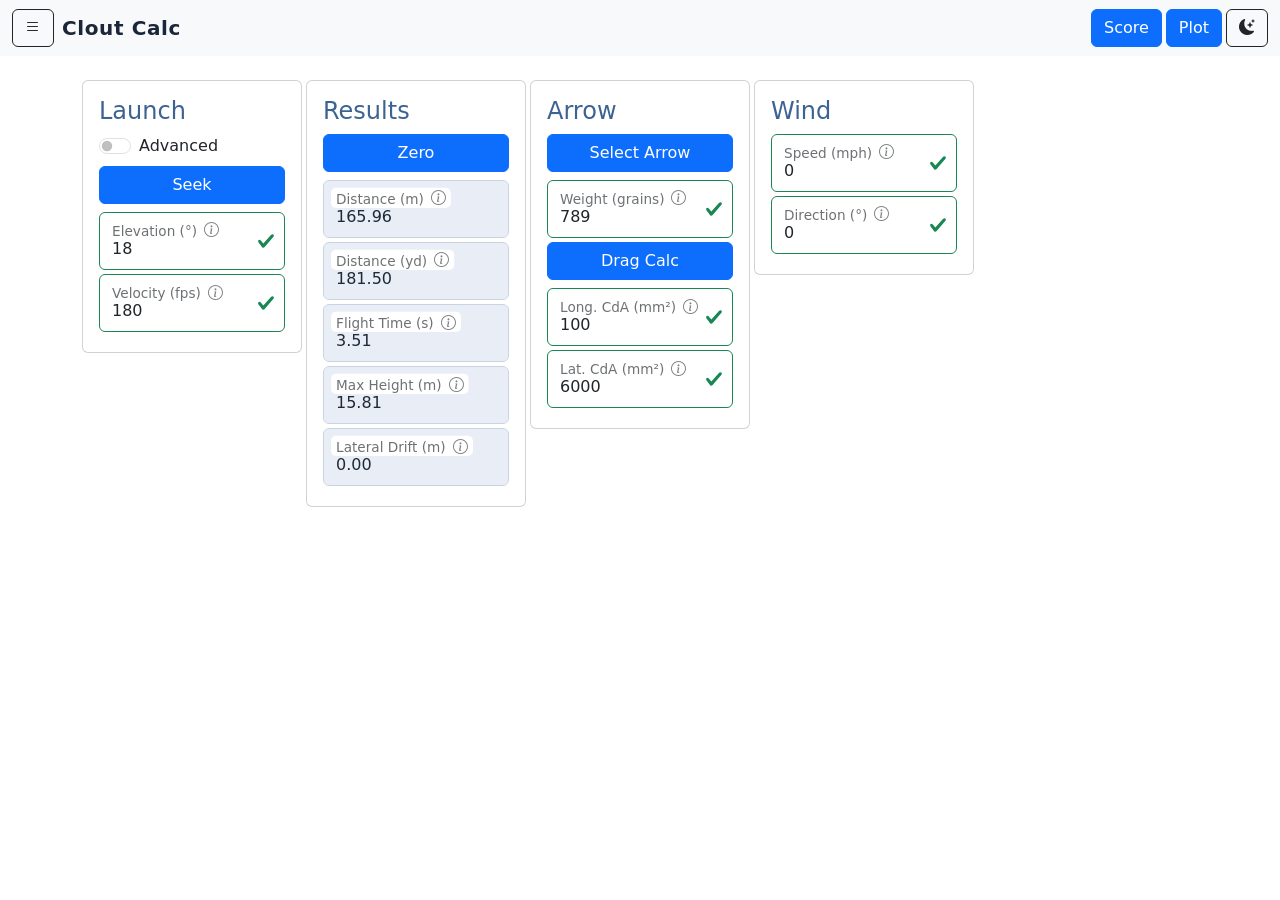
==== commit 86e7c5cb: "Added capability to calculate drag coefficients" ====
--- a/index.html
+++ b/index.html
@@ -128,13 +128,14 @@
                             <label for="arrow-weight">Weight (grains) <i class="bi bi-info-circle info-icon" data-bs-toggle="tooltip" data-bs-title="Total mass of arrow in grains used for drag and acceleration calculations. This includes pile, shaft, nock and fletchings. Typical values in the range of 300-900 grains. A value of 300 is typical for a ladies short target arrow. A value of 900 is possible for a fully loaded Compound FMJ arrow with heavy point."></i></label>
                         </div>
                         <div id="arrow-weight-helper" class="form-text" aria-live="polite"></div>
+                        <button type="button" class="btn btn-primary w-100 mb-2" data-bs-toggle="modal" data-bs-target="#dragCalcModal">Drag Calc</button>
                         <div class="form-floating">
                             <input type="number" class="form-control" id="long-cda" name="longCda" step="1" min="0" value="100" placeholder="Long. CdA (mm²)" aria-describedby="long-cda-helper">
                             <label for="long-cda">Long. CdA (mm²) <i class="bi bi-info-circle info-icon" data-bs-toggle="tooltip" data-bs-title="The longitudinal drag area of the arrow which acts against the arrows direction of travel. For a low profile ladies target arrow this might be around 70 mm², while for a large thick shafted longbow arrow with large fletchings this could be around 250 mm²."></i></label>
                         </div>
                         <div id="long-cda-helper" class="form-text" aria-live="polite"></div>
                         <div class="form-floating">
-                            <input type="number" class="form-control" id="lat-cda" name="latCda" step="10" min="0" value="900" placeholder="Lat. CdA (mm²)" aria-describedby="lat-cda-helper">
+                            <input type="number" class="form-control" id="lat-cda" name="latCda" step="10" min="0" value="6000" placeholder="Lat. CdA (mm²)" aria-describedby="lat-cda-helper">
                             <label for="lat-cda">Lat. CdA (mm²) <i class="bi bi-info-circle info-icon" data-bs-toggle="tooltip" data-bs-title="The lateral drag area of the arrow which causes arrow drift due to sideways component of wind acting on the side of the arrow. For a low profile ladies target arrow with small fletchings this might be around 600 mm², while for a large thick shafted longbow arrow with large fletchings this could be around 2000 mm²."></i></label>
                         </div>
                         <div id="lat-cda-helper" class="form-text" aria-live="polite"></div>
@@ -439,6 +440,90 @@
         </div>
     </div>
 
+    <div class="modal fade" id="dragCalcModal" tabindex="-1" aria-labelledby="dragCalcModalLabel" aria-hidden="true">
+        <div class="modal-dialog">
+            <div class="modal-content">
+                <div class="modal-header">
+                    <h5 class="modal-title" id="dragCalcModalLabel">Drag Calc</h5>
+                    <button type="button" class="btn-close" data-bs-dismiss="modal" aria-label="Close"></button>
+                </div>
+                <div class="modal-body">
+                    <div class="form-floating">
+                        <input type="number" class="form-control" id="drag-point-diameter" name="dragPointDiameter" step="0.01" min="0" value="0.342" placeholder="Point diameter (in.)">
+                        <label for="drag-point-diameter">Point diameter (in.)</label>
+                    </div>
+                    <div class="form-floating">
+                        <input type="number" class="form-control" id="drag-shaft-diameter" name="dragShaftDiameter" step="0.01" min="0" value="0.245" placeholder="Shaft diameter (in.)">
+                        <label for="drag-shaft-diameter">Shaft diameter (in.)</label>
+                    </div>
+                    <div class="form-floating">
+                        <input type="number" class="form-control" id="drag-shaft-length" name="dragShaftLength" step="0.1" min="0" value="31" placeholder="Shaft length (in.)">
+                        <label for="drag-shaft-length">Shaft length (in.)</label>
+                    </div>
+                    <div class="form-floating">
+                        <input type="number" class="form-control" id="drag-fletching-count" name="dragFletchingCount" step="1" min="0" value="3" placeholder="No. Fletchings">
+                        <label for="drag-fletching-count">No. Fletchings</label>
+                    </div>
+                    <div class="form-floating">
+                        <input type="number" class="form-control" id="drag-fletching-length" name="dragFletchingLength" step="0.1" min="0" value="2" placeholder="Fletching Length (in)">
+                        <label for="drag-fletching-length">Fletching Length (in)</label>
+                    </div>
+                    <div class="form-floating">
+                        <input type="number" class="form-control" id="drag-fletching-height" name="dragFletchingHeight" step="0.01" min="0" value="0.33" placeholder="Fletching Height (in)">
+                        <label for="drag-fletching-height">Fletching Height (in)</label>
+                    </div>
+                    <hr>
+                    <div class="form-floating">
+                        <input type="number" class="form-control" id="drag-long-cd-point" name="dragLongCdPoint" step="0.01" min="0" value="0.5" placeholder="Long Cd Point">
+                        <label for="drag-long-cd-point">Long Cd Point</label>
+                    </div>
+                    <div class="form-floating">
+                        <input type="number" class="form-control" id="drag-long-cd-shaft" name="dragLongCdShaft" step="0.001" min="0" value="0.004" placeholder="Long Cd Shaft">
+                        <label for="drag-long-cd-shaft">Long Cd Shaft</label>
+                    </div>
+                    <div class="form-floating">
+                        <input type="number" class="form-control" id="drag-long-cd-fletching" name="dragLongCdFletching" step="0.001" min="0" value="0.0137" placeholder="Long Cd Fletching">
+                        <label for="drag-long-cd-fletching">Long Cd Fletching</label>
+                    </div>
+                    <div class="form-floating">
+                        <input type="number" class="form-control" id="drag-lat-cd-shaft" name="dragLatCdShaft" step="0.01" min="0" value="1.2" placeholder="Lat Cd Shaft">
+                        <label for="drag-lat-cd-shaft">Lat Cd Shaft</label>
+                    </div>
+                    <div class="form-floating">
+                        <input type="number" class="form-control" id="drag-lat-cd-fletching" name="dragLatCdFletching" step="0.01" min="0" value="1.2" placeholder="Lat Cd Fletching">
+                        <label for="drag-lat-cd-fletching">Lat Cd Fletching</label>
+                    </div>
+                    <hr>
+                    <div class="form-floating" style="display: none;">
+                        <input type="number" class="form-control" id="drag-point-csa" name="dragPointCsa" value="0" placeholder="Point CSA (mm²)" readonly>
+                        <label for="drag-point-csa">Point CSA (mm²)</label>
+                    </div>
+                    <div class="form-floating" style="display: none;">
+                        <input type="number" class="form-control" id="drag-shaft-skin-area" name="dragShaftSkinArea" value="0" placeholder="Shaft Skin Area (mm²)" readonly>
+                        <label for="drag-shaft-skin-area">Shaft Skin Area (mm²)</label>
+                    </div>
+                    <div class="form-floating" style="display: none;">
+                        <input type="number" class="form-control" id="drag-fletching-surface-area" name="dragFletchingSurfaceArea" value="0" placeholder="Fletching Surface Area (mm²)" readonly>
+                        <label for="drag-fletching-surface-area">Fletching Surface Area (mm²)</label>
+                    </div>
+                    <div class="form-floating" style="display: none;">
+                        <input type="number" class="form-control" id="drag-lat-shaft-area" name="dragLatShaftArea" value="0" placeholder="Lat. Shaft Area (mm²)" readonly>
+                        <label for="drag-lat-shaft-area">Lat. Shaft Area (mm²)</label>
+                    </div>
+                    <div class="form-floating">
+                        <input type="number" class="form-control" id="drag-long-cda" name="dragLongCda" value="0" placeholder="Long. CdA (mm²)" readonly>
+                        <label for="drag-long-cda">Long. CdA (mm²)</label>
+                    </div>
+                    <div class="form-floating">
+                        <input type="number" class="form-control" id="drag-lat-cda" name="dragLatCda" value="0" placeholder="Lat. CdA (mm²)" readonly>
+                        <label for="drag-lat-cda">Lat. CdA (mm²)</label>
+                    </div>
+                    <button type="button" class="btn btn-primary w-100 mt-2" id="drag-calc-set-values">Set Drag Values</button>
+                </div>
+            </div>
+        </div>
+    </div>
+
     <script src="vendor/bootstrap/bootstrap.bundle.min.js"></script>
     <script src="js/theme.js"></script>
     <script src="js/clout-calc.js"></script>
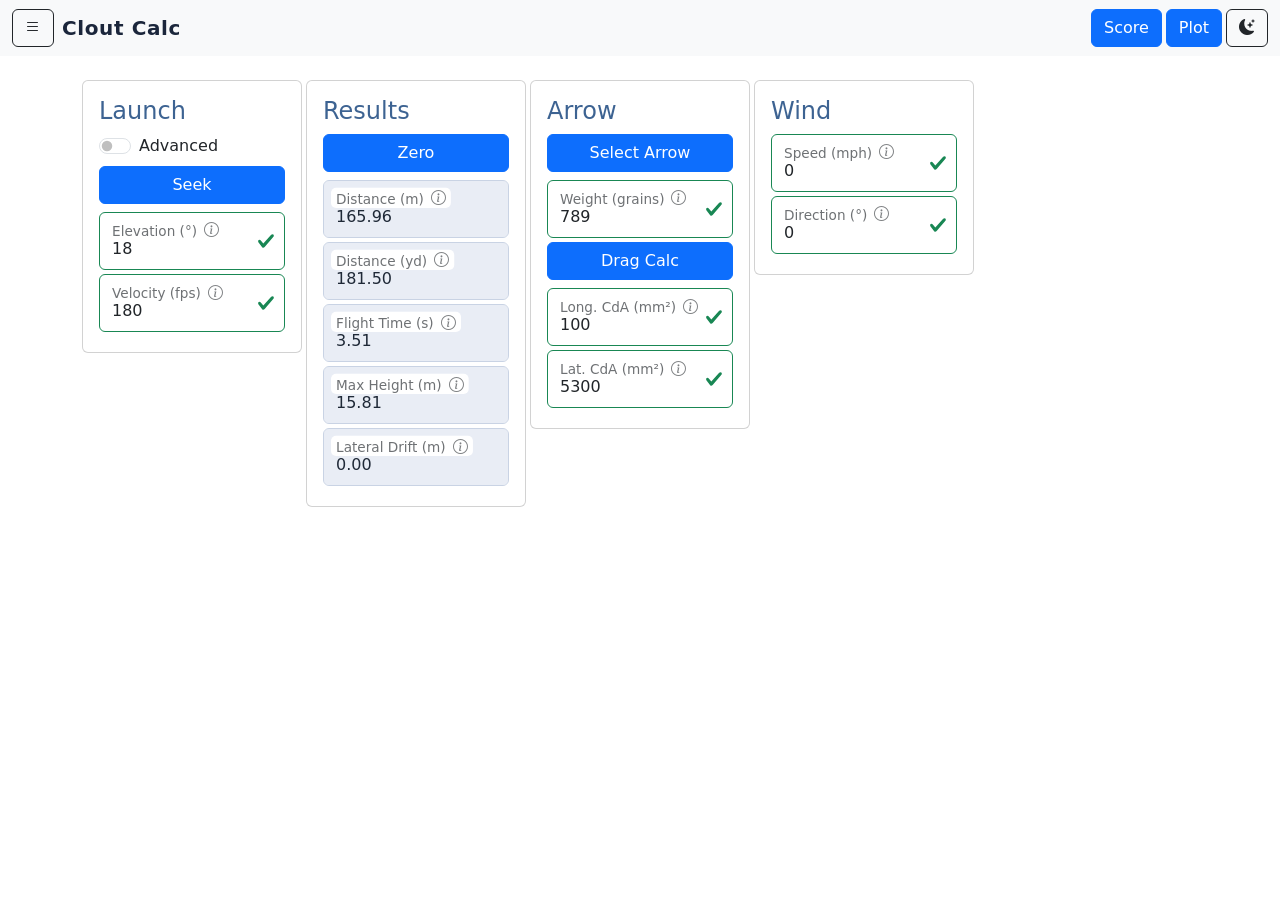
==== commit 14115e06: "Fix defaults on drag coeffienents" ====
--- a/index.html
+++ b/index.html
@@ -135,8 +135,8 @@
                         </div>
                         <div id="long-cda-helper" class="form-text" aria-live="polite"></div>
                         <div class="form-floating">
-                            <input type="number" class="form-control" id="lat-cda" name="latCda" step="10" min="0" value="6000" placeholder="Lat. CdA (mm²)" aria-describedby="lat-cda-helper">
-                            <label for="lat-cda">Lat. CdA (mm²) <i class="bi bi-info-circle info-icon" data-bs-toggle="tooltip" data-bs-title="The lateral drag area of the arrow which causes arrow drift due to sideways component of wind acting on the side of the arrow. For a low profile ladies target arrow with small fletchings this might be around 600 mm², while for a large thick shafted longbow arrow with large fletchings this could be around 2000 mm²."></i></label>
+                            <input type="number" class="form-control" id="lat-cda" name="latCda" step="10" min="0" value="5300" placeholder="Lat. CdA (mm²)" aria-describedby="lat-cda-helper">
+                            <label for="lat-cda">Lat. CdA (mm²) <i class="bi bi-info-circle info-icon" data-bs-toggle="tooltip" data-bs-title="The lateral drag area of the arrow which causes arrow drift due to sideways component of wind acting on the side of the arrow. For a low profile ladies target arrow with small fletchings this might be around 4000 mm², while for a large thick shafted longbow arrow with large fletchings this could be around 9000 mm²."></i></label>
                         </div>
                         <div id="lat-cda-helper" class="form-text" aria-live="polite"></div>
                     </div>
@@ -448,6 +448,10 @@
                     <button type="button" class="btn-close" data-bs-dismiss="modal" aria-label="Close"></button>
                 </div>
                 <div class="modal-body">
+                    <div class="form-check form-switch mb-2">
+                        <input class="form-check-input" type="checkbox" role="switch" id="drag-advanced-mode" name="dragAdvancedMode">
+                        <label class="form-check-label" for="drag-advanced-mode">Advanced</label>
+                    </div>
                     <div class="form-floating">
                         <input type="number" class="form-control" id="drag-point-diameter" name="dragPointDiameter" step="0.01" min="0" value="0.342" placeholder="Point diameter (in.)">
                         <label for="drag-point-diameter">Point diameter (in.)</label>
@@ -472,44 +476,45 @@
                         <input type="number" class="form-control" id="drag-fletching-height" name="dragFletchingHeight" step="0.01" min="0" value="0.33" placeholder="Fletching Height (in)">
                         <label for="drag-fletching-height">Fletching Height (in)</label>
                     </div>
-                    <hr>
-                    <div class="form-floating">
+                    <hr class="d-none" data-drag-advanced-only>
+                    <div class="form-floating d-none" data-drag-advanced-only>
                         <input type="number" class="form-control" id="drag-long-cd-point" name="dragLongCdPoint" step="0.01" min="0" value="0.5" placeholder="Long Cd Point">
                         <label for="drag-long-cd-point">Long Cd Point</label>
                     </div>
-                    <div class="form-floating">
+                    <div class="form-floating d-none" data-drag-advanced-only>
                         <input type="number" class="form-control" id="drag-long-cd-shaft" name="dragLongCdShaft" step="0.001" min="0" value="0.004" placeholder="Long Cd Shaft">
                         <label for="drag-long-cd-shaft">Long Cd Shaft</label>
                     </div>
-                    <div class="form-floating">
+                    <div class="form-floating d-none" data-drag-advanced-only>
                         <input type="number" class="form-control" id="drag-long-cd-fletching" name="dragLongCdFletching" step="0.001" min="0" value="0.0137" placeholder="Long Cd Fletching">
                         <label for="drag-long-cd-fletching">Long Cd Fletching</label>
                     </div>
-                    <div class="form-floating">
-                        <input type="number" class="form-control" id="drag-lat-cd-shaft" name="dragLatCdShaft" step="0.01" min="0" value="1.2" placeholder="Lat Cd Shaft">
+                    <div class="form-floating d-none" data-drag-advanced-only>
+                        <input type="number" class="form-control" id="drag-lat-cd-shaft" name="dragLatCdShaft" step="0.01" min="0" value="1.0" placeholder="Lat Cd Shaft">
                         <label for="drag-lat-cd-shaft">Lat Cd Shaft</label>
                     </div>
-                    <div class="form-floating">
+                    <div class="form-floating d-none" data-drag-advanced-only>
                         <input type="number" class="form-control" id="drag-lat-cd-fletching" name="dragLatCdFletching" step="0.01" min="0" value="1.2" placeholder="Lat Cd Fletching">
                         <label for="drag-lat-cd-fletching">Lat Cd Fletching</label>
                     </div>
-                    <hr>
-                    <div class="form-floating" style="display: none;">
+                    <hr class="d-none" data-drag-advanced-only>
+                    <div class="form-floating d-none" data-drag-advanced-only>
                         <input type="number" class="form-control" id="drag-point-csa" name="dragPointCsa" value="0" placeholder="Point CSA (mm²)" readonly>
                         <label for="drag-point-csa">Point CSA (mm²)</label>
                     </div>
-                    <div class="form-floating" style="display: none;">
+                    <div class="form-floating d-none" data-drag-advanced-only>
                         <input type="number" class="form-control" id="drag-shaft-skin-area" name="dragShaftSkinArea" value="0" placeholder="Shaft Skin Area (mm²)" readonly>
                         <label for="drag-shaft-skin-area">Shaft Skin Area (mm²)</label>
                     </div>
-                    <div class="form-floating" style="display: none;">
+                    <div class="form-floating d-none" data-drag-advanced-only>
                         <input type="number" class="form-control" id="drag-fletching-surface-area" name="dragFletchingSurfaceArea" value="0" placeholder="Fletching Surface Area (mm²)" readonly>
                         <label for="drag-fletching-surface-area">Fletching Surface Area (mm²)</label>
                     </div>
-                    <div class="form-floating" style="display: none;">
+                    <div class="form-floating d-none" data-drag-advanced-only>
                         <input type="number" class="form-control" id="drag-lat-shaft-area" name="dragLatShaftArea" value="0" placeholder="Lat. Shaft Area (mm²)" readonly>
                         <label for="drag-lat-shaft-area">Lat. Shaft Area (mm²)</label>
                     </div>
+                    <hr>
                     <div class="form-floating">
                         <input type="number" class="form-control" id="drag-long-cda" name="dragLongCda" value="0" placeholder="Long. CdA (mm²)" readonly>
                         <label for="drag-long-cda">Long. CdA (mm²)</label>
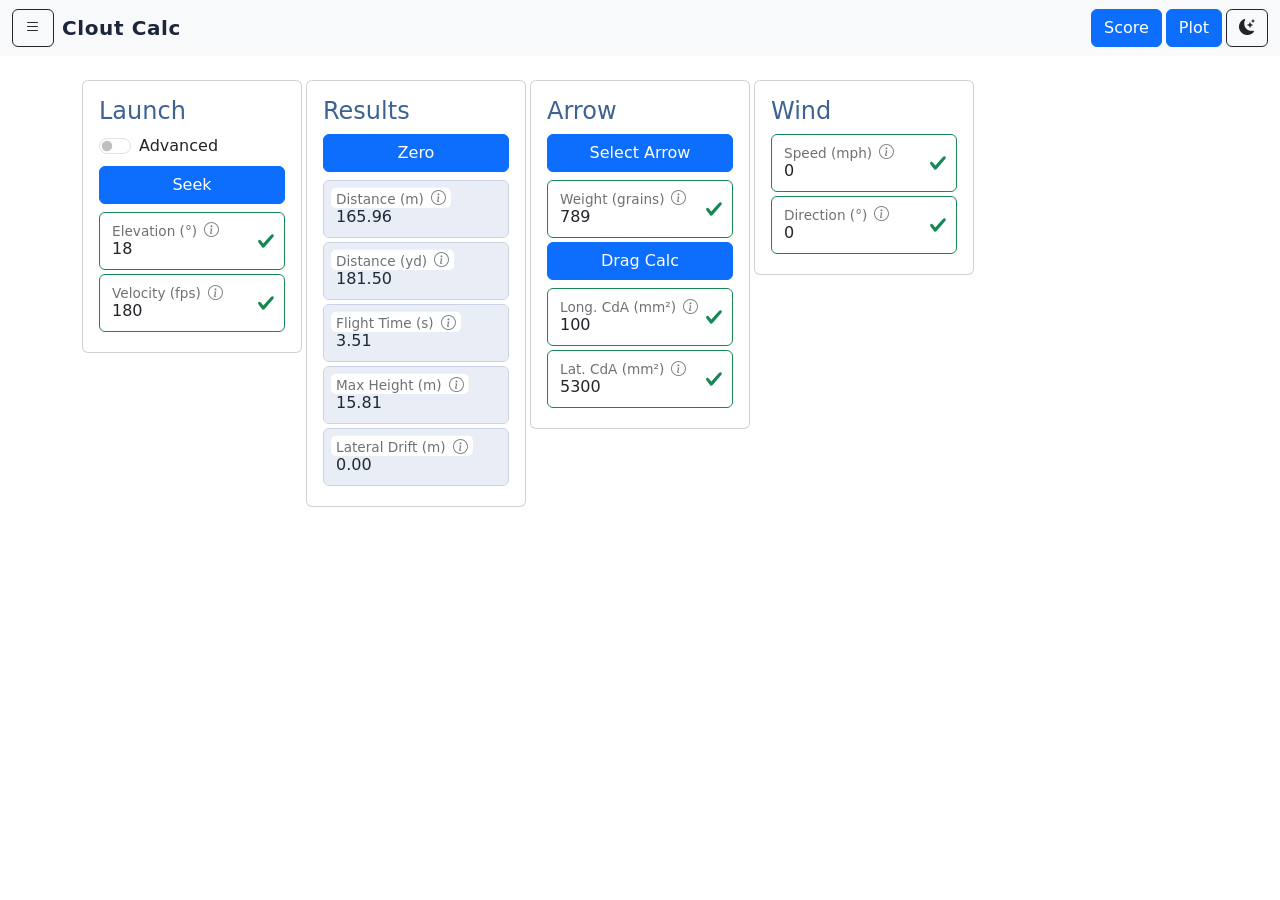
==== commit 26eaf1e3: "Removed URL updataing. Set better default drag values and improved show/hide" ====
--- a/index.html
+++ b/index.html
@@ -24,7 +24,7 @@
                     <i class="bi bi-list" aria-hidden="true"></i>
                 </button>
                 <ul class="dropdown-menu dropdown-menu-dark">
-                    <li><a class="dropdown-item" href="./index.html?reset=true" aria-label="Reset">Reset</a></li>
+                    <li><a class="dropdown-item" href="#" id="reset-inputs" aria-label="Reset">Reset</a></li>
                     <li><a class="dropdown-item" href="./about.html">Info</a></li>
                 </ul>
             </div>
@@ -40,7 +40,7 @@
     </nav>
 
     <main class="container">
-        <form onchange="reloadWithQueryParams()" class="row row-cols-1 row-cols-sm-2 row-cols-md-3 row-cols-lg-5 row-cols-xl-5 g-1">
+        <form onchange="persistCurrentInputs()" class="row row-cols-1 row-cols-sm-2 row-cols-md-3 row-cols-lg-5 row-cols-xl-5 g-1">
             <div class="col">
                 <section class="card">
                     <div class="card-body">
